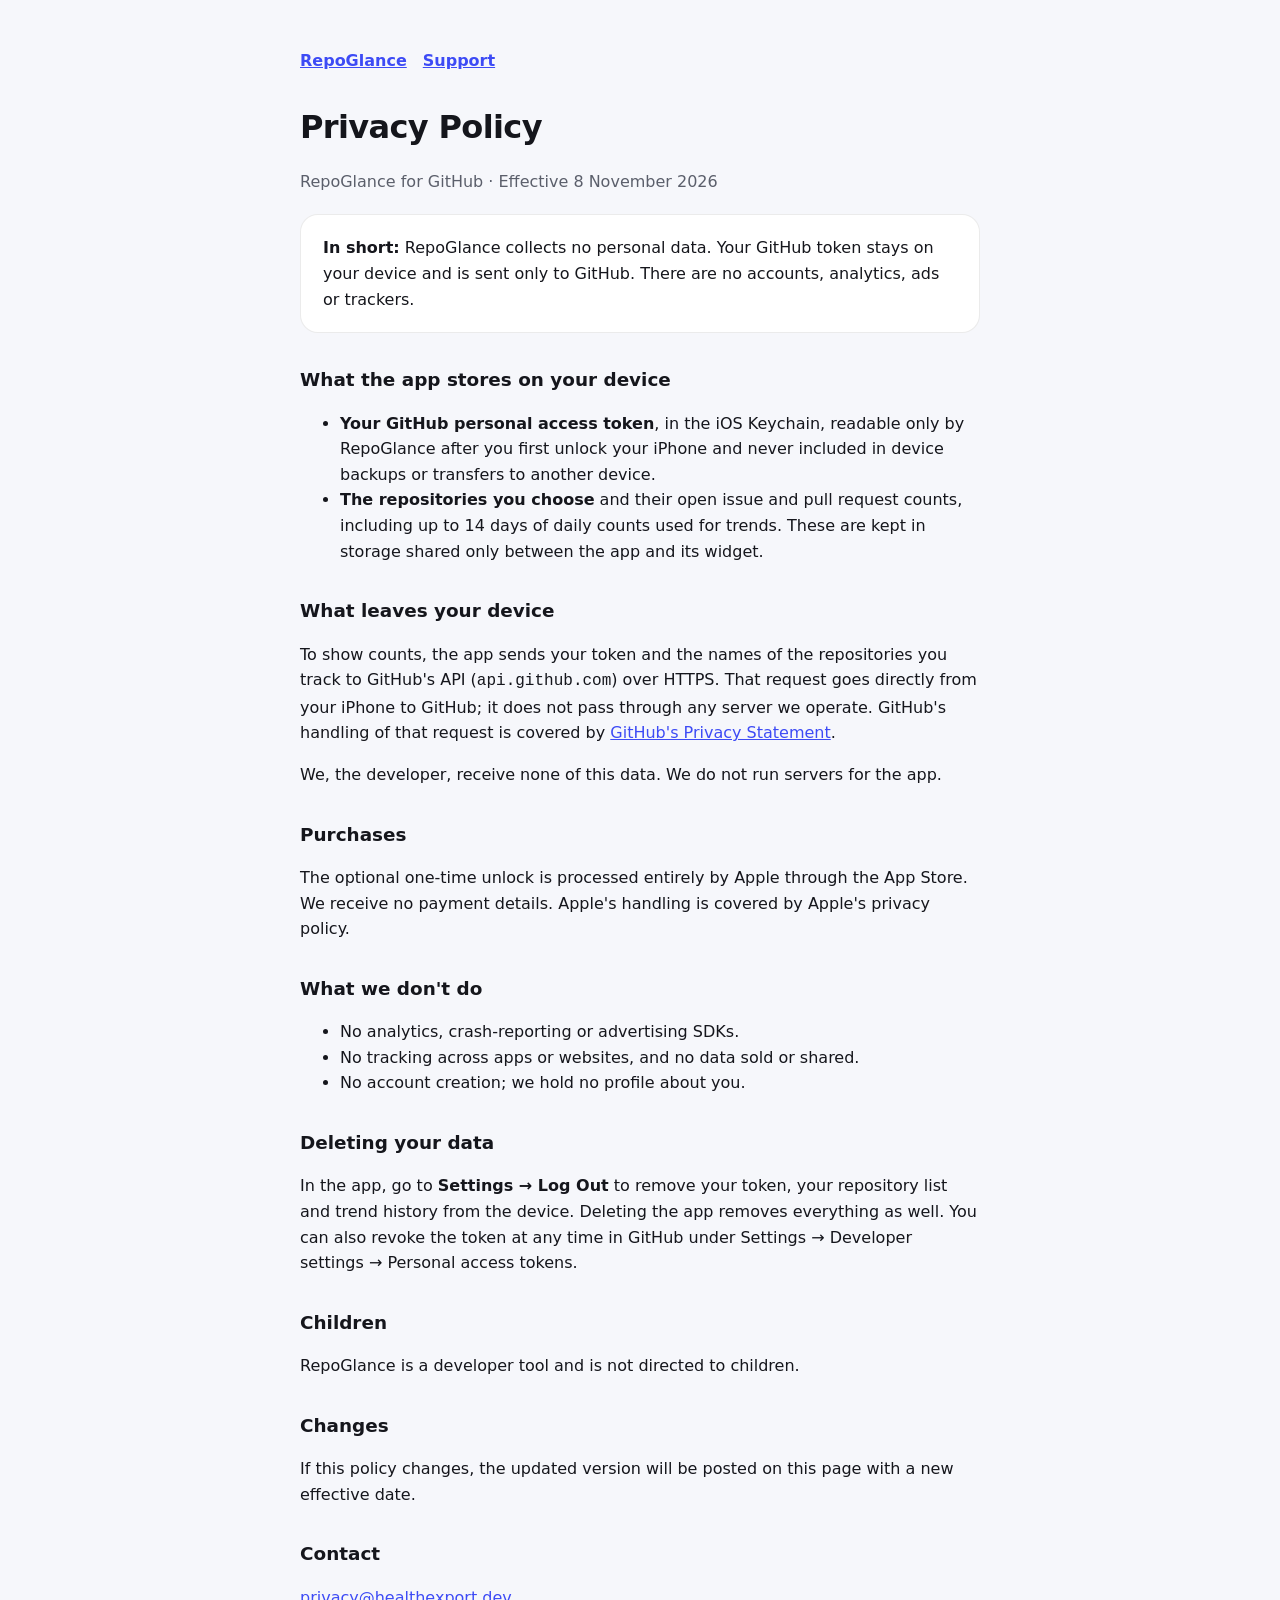
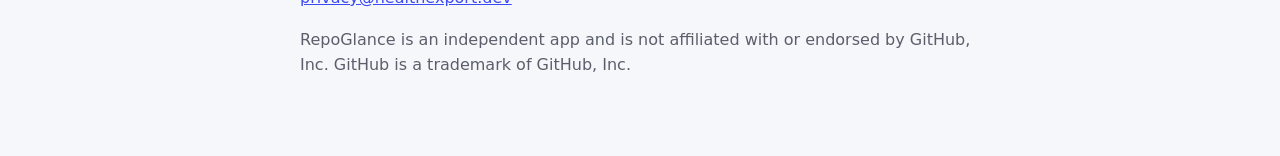
==== privacy.html @ e48e1294 "RepoGlance privacy policy and support pages Co-Authored-By: Claude Opus 5.5 <noreply@anthropic.com>" ====
<!doctype html>
<html lang="en"><head><meta charset="utf-8"><meta name="viewport" content="width=device-width,initial-scale=1">
<title>RepoGlance Privacy Policy</title><link rel="stylesheet" href="style.css"></head>
<body><main>
<nav><a href="./">RepoGlance</a><a href="support.html">Support</a></nav>
<h1>Privacy Policy</h1>
<p class="muted">RepoGlance for GitHub · Effective 8 November 2026</p>

<div class="card"><strong>In short:</strong> RepoGlance collects no personal data. Your GitHub token stays on your device and is sent only to GitHub. There are no accounts, analytics, ads or trackers.</div>

<h2>What the app stores on your device</h2>
<ul>
<li><strong>Your GitHub personal access token</strong>, in the iOS Keychain, readable only by RepoGlance after you first unlock your iPhone and never included in device backups or transfers to another device.</li>
<li><strong>The repositories you choose</strong> and their open issue and pull request counts, including up to 14 days of daily counts used for trends. These are kept in storage shared only between the app and its widget.</li>
</ul>

<h2>What leaves your device</h2>
<p>To show counts, the app sends your token and the names of the repositories you track to GitHub's API (<code>api.github.com</code>) over HTTPS. That request goes directly from your iPhone to GitHub; it does not pass through any server we operate. GitHub's handling of that request is covered by <a href="https://docs.github.com/site-policy/privacy-policies/github-general-privacy-statement">GitHub's Privacy Statement</a>.</p>
<p>We, the developer, receive none of this data. We do not run servers for the app.</p>

<h2>Purchases</h2>
<p>The optional one-time unlock is processed entirely by Apple through the App Store. We receive no payment details. Apple's handling is covered by Apple's privacy policy.</p>

<h2>What we don't do</h2>
<ul>
<li>No analytics, crash-reporting or advertising SDKs.</li>
<li>No tracking across apps or websites, and no data sold or shared.</li>
<li>No account creation; we hold no profile about you.</li>
</ul>

<h2>Deleting your data</h2>
<p>In the app, go to <strong>Settings → Log Out</strong> to remove your token, your repository list and trend history from the device. Deleting the app removes everything as well. You can also revoke the token at any time in GitHub under Settings → Developer settings → Personal access tokens.</p>

<h2>Children</h2>
<p>RepoGlance is a developer tool and is not directed to children.</p>

<h2>Changes</h2>
<p>If this policy changes, the updated version will be posted on this page with a new effective date.</p>

<h2>Contact</h2>
<p><a href="mailto:privacy@healthexport.dev">privacy@healthexport.dev</a></p>
<p class="muted">RepoGlance is an independent app and is not affiliated with or endorsed by GitHub, Inc. GitHub is a trademark of GitHub, Inc.</p>
</main></body></html>
---- style.css ----
:root{--bg:#f6f7fb;--fg:#15161c;--muted:#5b5f6b;--card:#fff;--accent:#3d4bf5;--line:rgba(0,0,0,.08)}
@media (prefers-color-scheme:dark){:root{--bg:#07080d;--fg:#eef0f6;--muted:#9a9fb0;--card:#12151f;--accent:#8590ff;--line:rgba(255,255,255,.08)}}
*{box-sizing:border-box}body{margin:0;background:var(--bg);color:var(--fg);font:16px/1.6 -apple-system,BlinkMacSystemFont,"Segoe UI",system-ui,sans-serif}
main{max-width:720px;margin:0 auto;padding:48px 20px 64px}h1{font-size:2rem;letter-spacing:-.02em;margin:0 0 4px}
h2{font-size:1.15rem;margin:32px 0 8px}p,li{color:var(--fg)}.muted{color:var(--muted)}a{color:var(--accent)}
.card{background:var(--card);border:1px solid var(--line);border-radius:18px;padding:20px 22px;margin:20px 0}
nav{display:flex;gap:16px;margin-bottom:28px;font-weight:600}
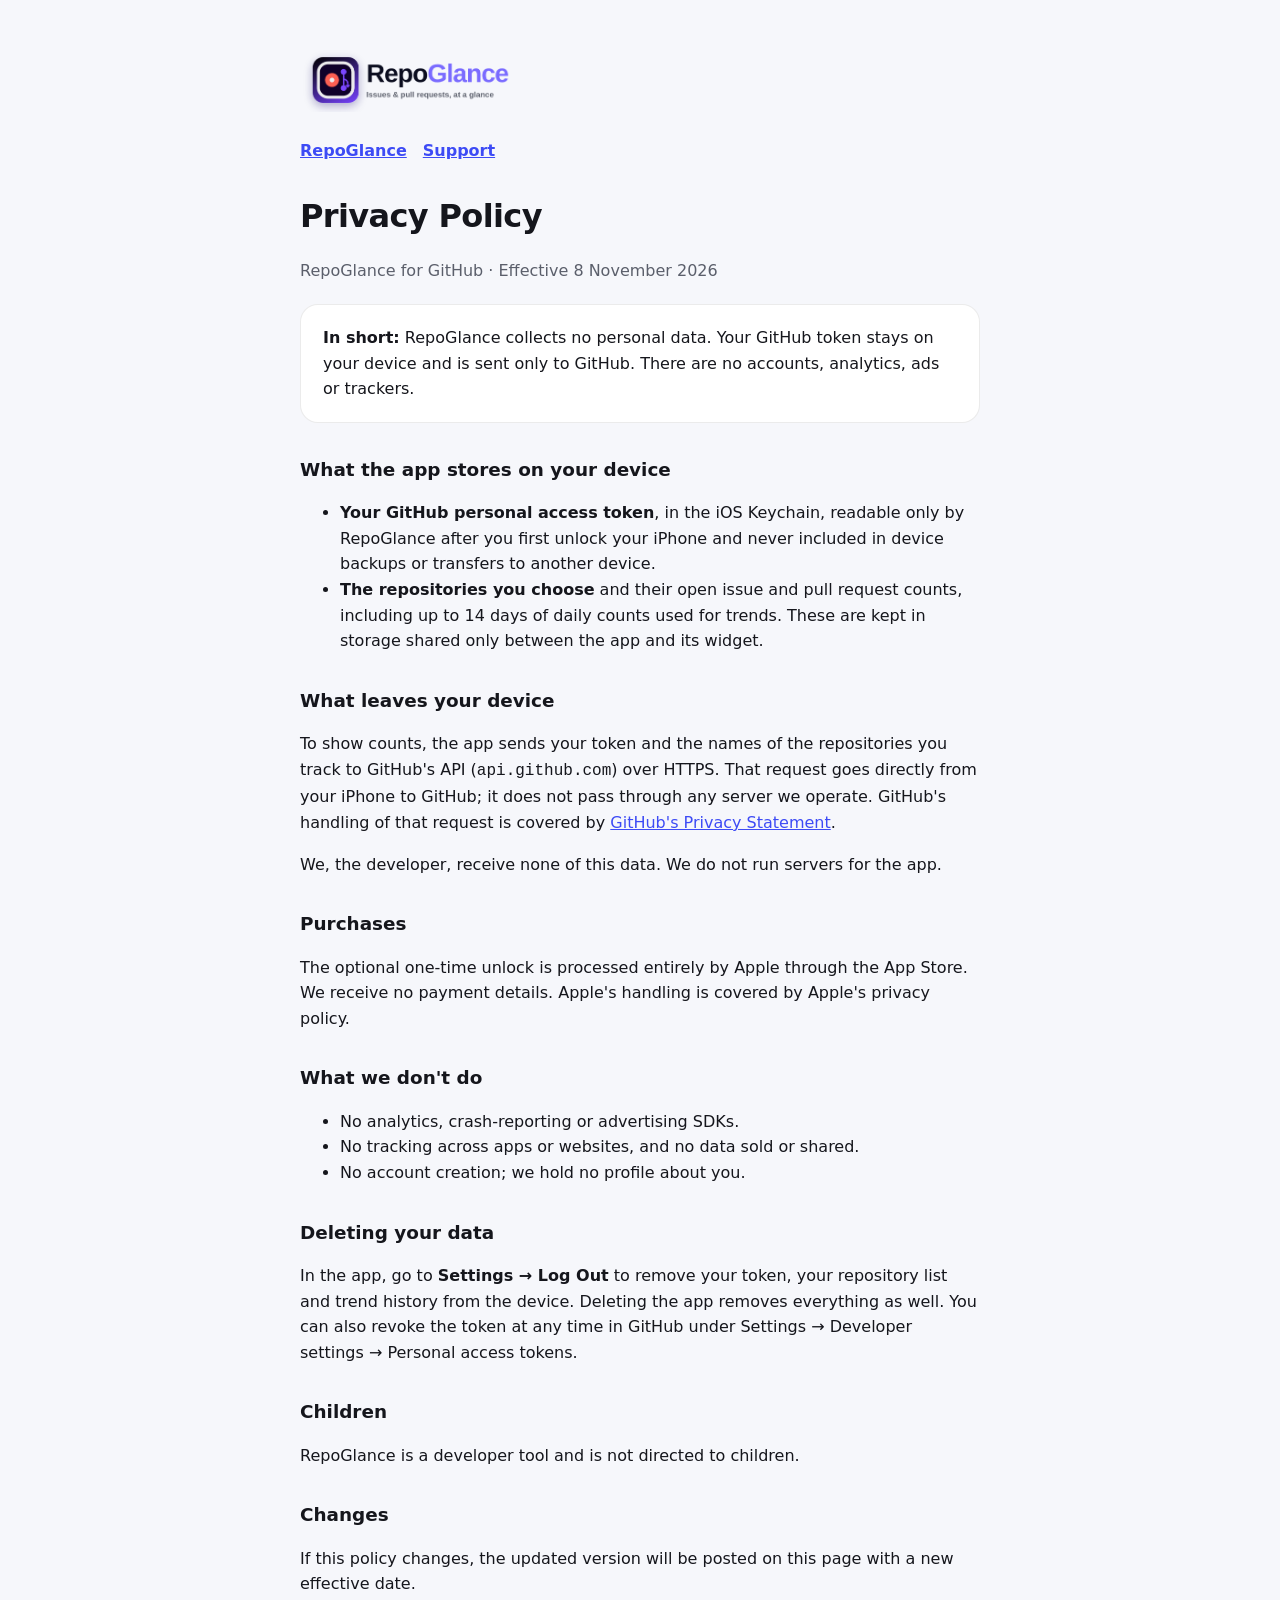
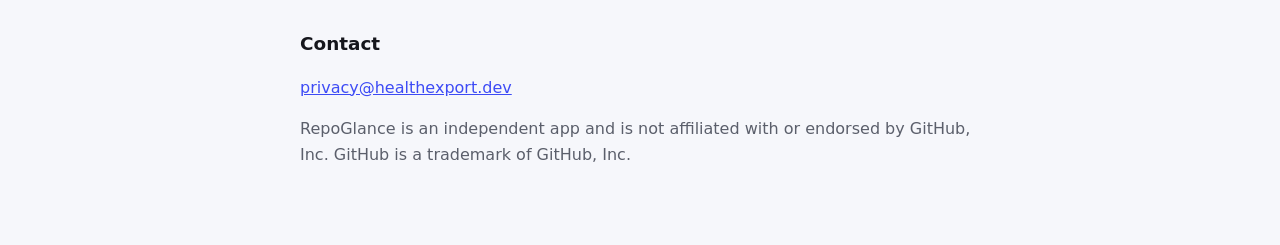
==== commit 1c3d7142: "Add RepoGlance logo, favicon and touch icon Co-Authored-By: Claude Opus 5.5 <noreply@anthropic.com>" ====
--- a/privacy.html
+++ b/privacy.html
@@ -1,7 +1,8 @@
 <!doctype html>
 <html lang="en"><head><meta charset="utf-8"><meta name="viewport" content="width=device-width,initial-scale=1">
-<title>RepoGlance Privacy Policy</title><link rel="stylesheet" href="style.css"></head>
+<title>RepoGlance Privacy Policy</title><link rel="stylesheet" href="style.css"><link rel="icon" href="favicon-32.png" sizes="32x32"><link rel="icon" href="favicon-64.png" sizes="64x64"><link rel="apple-touch-icon" href="apple-touch-icon.png"></head>
 <body><main>
+<a href="./" class="brand"><picture><source srcset="logo-dark.png" media="(prefers-color-scheme: dark)"><img src="logo-light.png" alt="RepoGlance" height="64"></picture></a>
 <nav><a href="./">RepoGlance</a><a href="support.html">Support</a></nav>
 <h1>Privacy Policy</h1>
 <p class="muted">RepoGlance for GitHub · Effective 8 November 2026</p>
--- a/style.css
+++ b/style.css
@@ -5,3 +5,4 @@
 h2{font-size:1.15rem;margin:32px 0 8px}p,li{color:var(--fg)}.muted{color:var(--muted)}a{color:var(--accent)}
 .card{background:var(--card);border:1px solid var(--line);border-radius:18px;padding:20px 22px;margin:20px 0}
 nav{display:flex;gap:16px;margin-bottom:28px;font-weight:600}
+.brand{display:inline-block;margin:0 0 18px}.brand img{height:64px;width:auto;display:block}
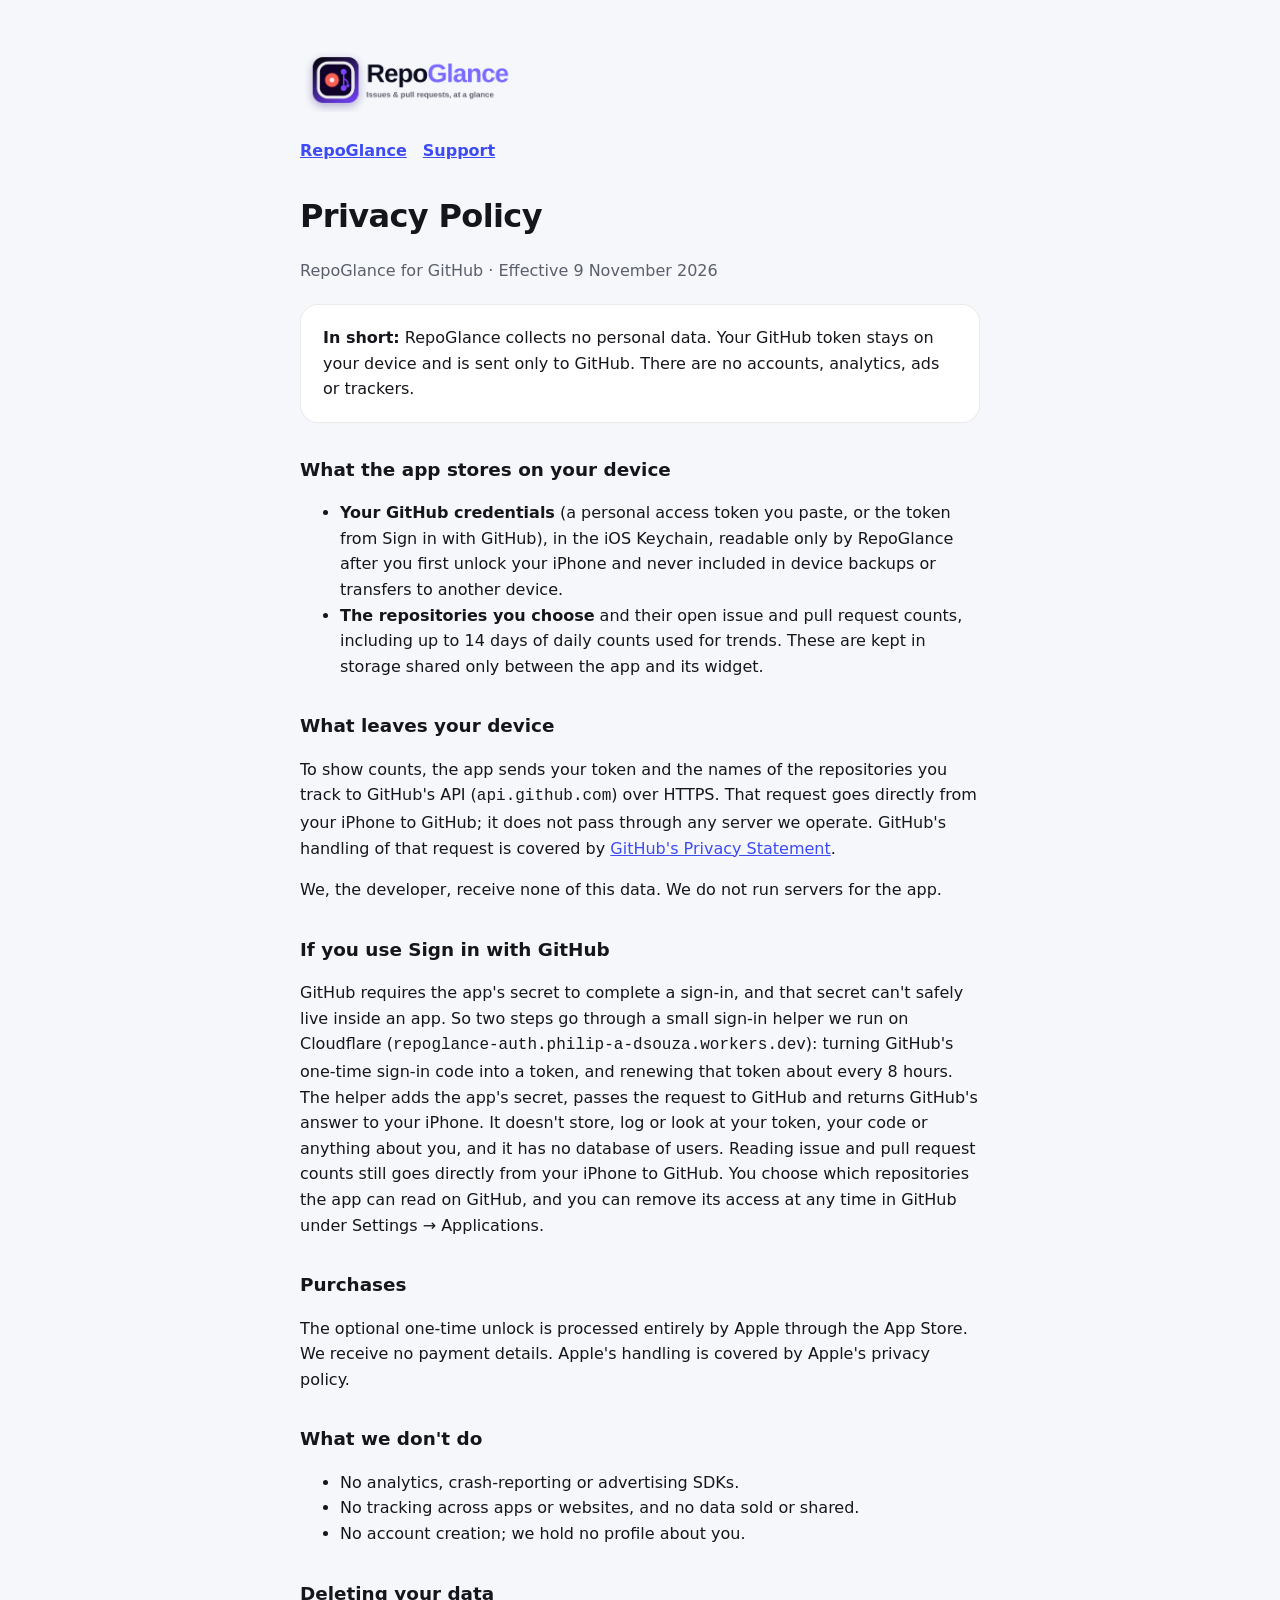
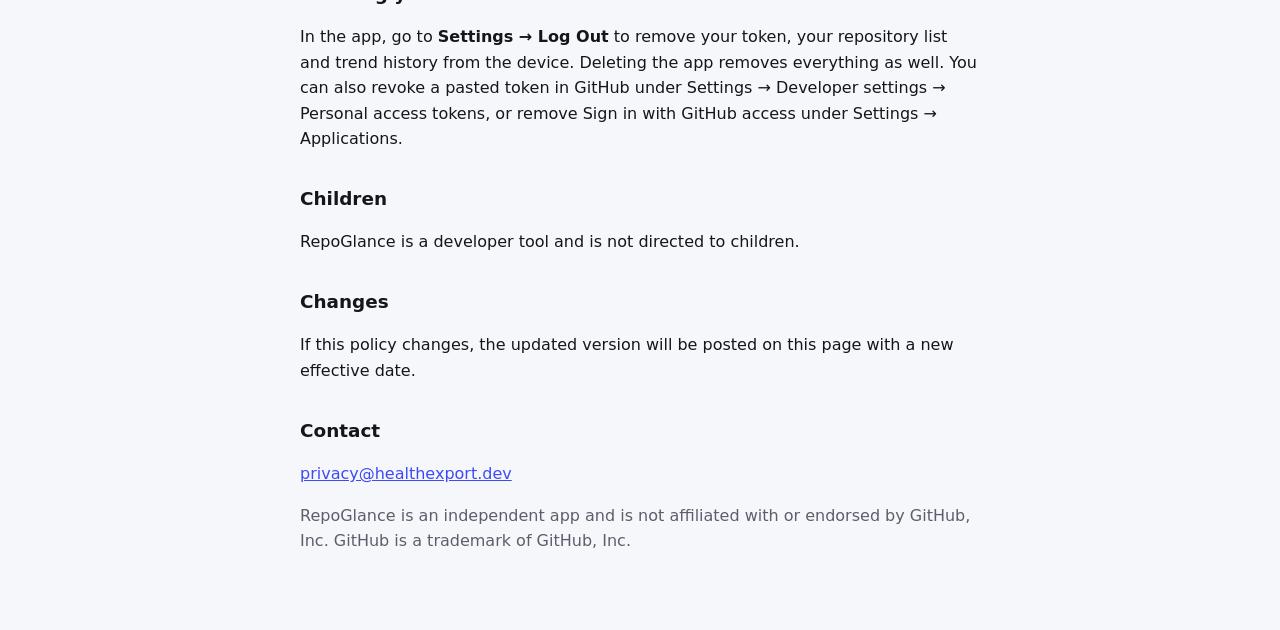
==== commit 80a4c015: "Privacy: describe the Sign in with GitHub helper (stores nothing) Co-Authored-By: Claude Opus 5.5 <n" ====
--- a/privacy.html
+++ b/privacy.html
@@ -5,13 +5,13 @@
 <a href="./" class="brand"><picture><source srcset="logo-dark.png" media="(prefers-color-scheme: dark)"><img src="logo-light.png" alt="RepoGlance" height="64"></picture></a>
 <nav><a href="./">RepoGlance</a><a href="support.html">Support</a></nav>
 <h1>Privacy Policy</h1>
-<p class="muted">RepoGlance for GitHub · Effective 8 November 2026</p>
+<p class="muted">RepoGlance for GitHub · Effective 9 November 2026</p>
 
 <div class="card"><strong>In short:</strong> RepoGlance collects no personal data. Your GitHub token stays on your device and is sent only to GitHub. There are no accounts, analytics, ads or trackers.</div>
 
 <h2>What the app stores on your device</h2>
 <ul>
-<li><strong>Your GitHub personal access token</strong>, in the iOS Keychain, readable only by RepoGlance after you first unlock your iPhone and never included in device backups or transfers to another device.</li>
+<li><strong>Your GitHub credentials</strong> (a personal access token you paste, or the token from Sign in with GitHub), in the iOS Keychain, readable only by RepoGlance after you first unlock your iPhone and never included in device backups or transfers to another device.</li>
 <li><strong>The repositories you choose</strong> and their open issue and pull request counts, including up to 14 days of daily counts used for trends. These are kept in storage shared only between the app and its widget.</li>
 </ul>
 
@@ -19,6 +19,8 @@
 <p>To show counts, the app sends your token and the names of the repositories you track to GitHub's API (<code>api.github.com</code>) over HTTPS. That request goes directly from your iPhone to GitHub; it does not pass through any server we operate. GitHub's handling of that request is covered by <a href="https://docs.github.com/site-policy/privacy-policies/github-general-privacy-statement">GitHub's Privacy Statement</a>.</p>
 <p>We, the developer, receive none of this data. We do not run servers for the app.</p>
 
+<h2>If you use Sign in with GitHub</h2>
+<p>GitHub requires the app's secret to complete a sign-in, and that secret can't safely live inside an app. So two steps go through a small sign-in helper we run on Cloudflare (<code>repoglance-auth.philip-a-dsouza.workers.dev</code>): turning GitHub's one-time sign-in code into a token, and renewing that token about every 8 hours. The helper adds the app's secret, passes the request to GitHub and returns GitHub's answer to your iPhone. It doesn't store, log or look at your token, your code or anything about you, and it has no database of users. Reading issue and pull request counts still goes directly from your iPhone to GitHub. You choose which repositories the app can read on GitHub, and you can remove its access at any time in GitHub under Settings → Applications.</p>
 <h2>Purchases</h2>
 <p>The optional one-time unlock is processed entirely by Apple through the App Store. We receive no payment details. Apple's handling is covered by Apple's privacy policy.</p>
 
@@ -30,7 +32,7 @@
 </ul>
 
 <h2>Deleting your data</h2>
-<p>In the app, go to <strong>Settings → Log Out</strong> to remove your token, your repository list and trend history from the device. Deleting the app removes everything as well. You can also revoke the token at any time in GitHub under Settings → Developer settings → Personal access tokens.</p>
+<p>In the app, go to <strong>Settings → Log Out</strong> to remove your token, your repository list and trend history from the device. Deleting the app removes everything as well. You can also revoke a pasted token in GitHub under Settings → Developer settings → Personal access tokens, or remove Sign in with GitHub access under Settings → Applications.</p>
 
 <h2>Children</h2>
 <p>RepoGlance is a developer tool and is not directed to children.</p>
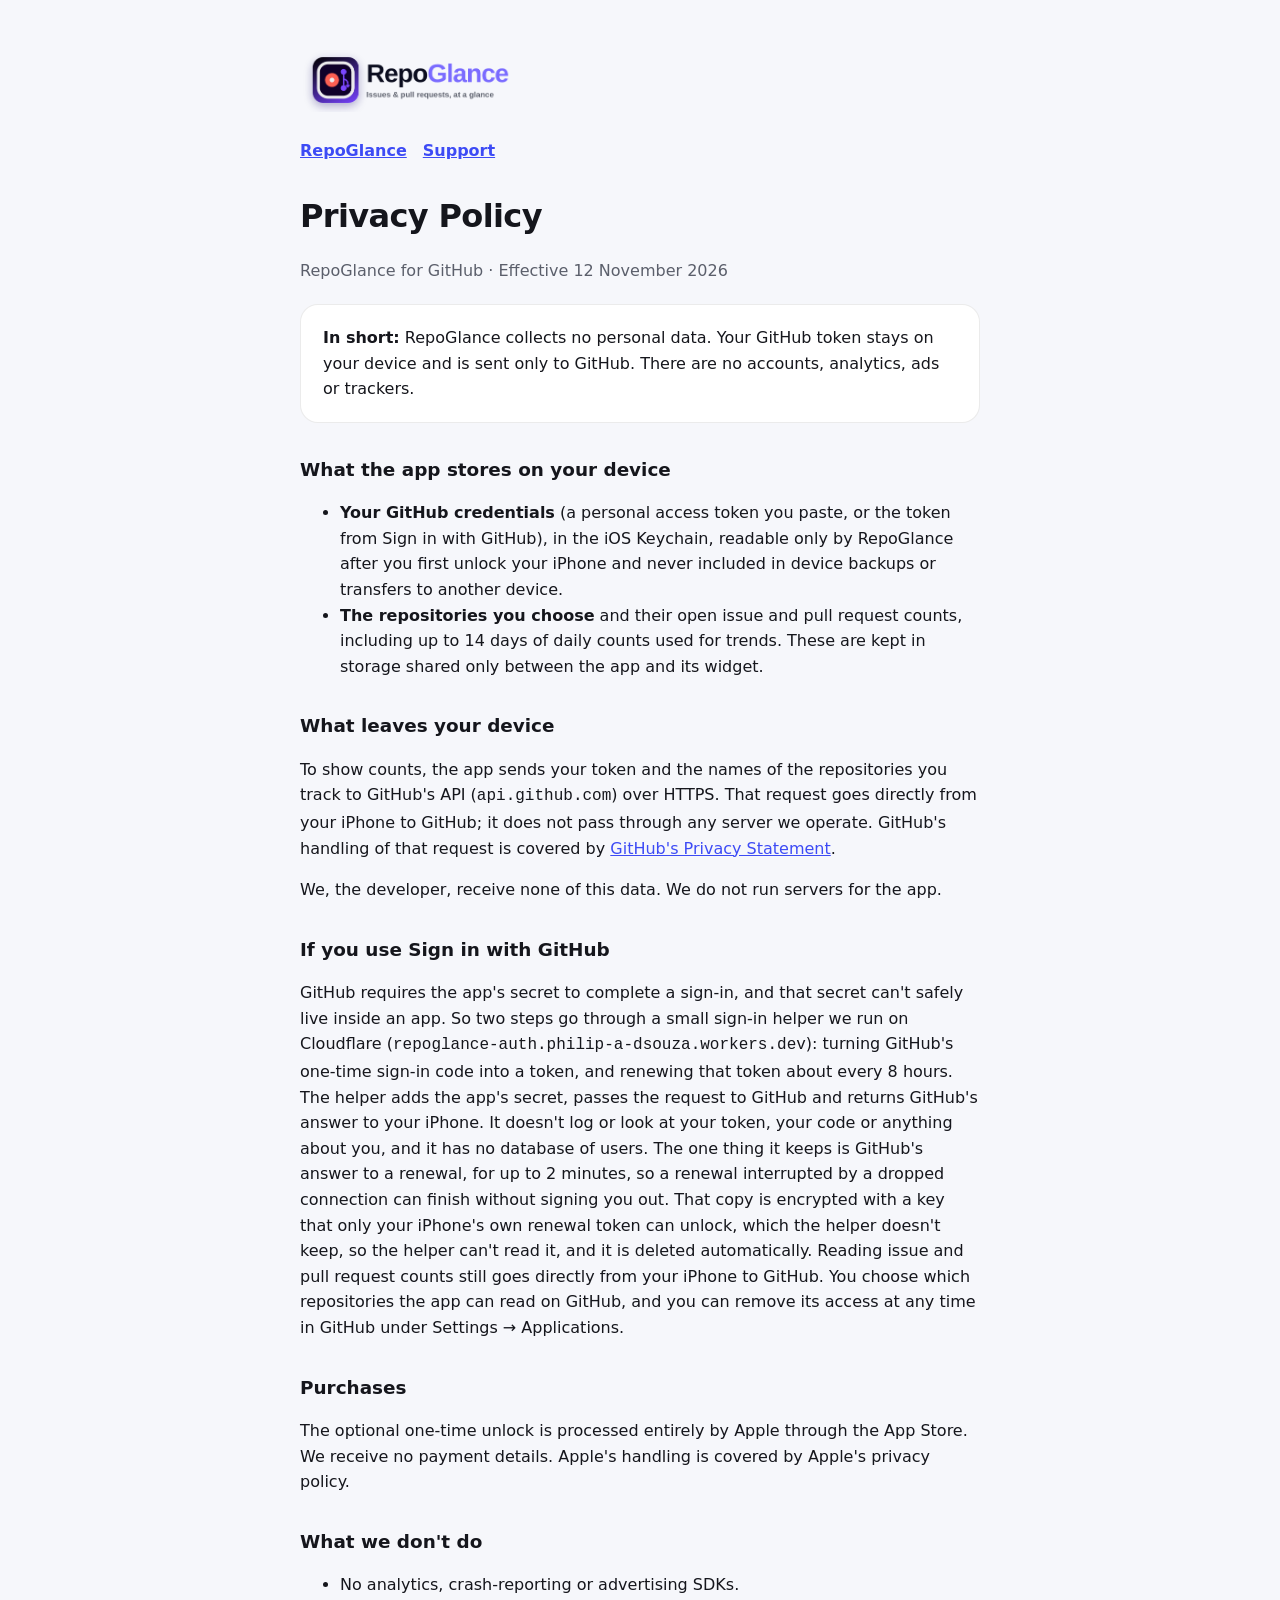
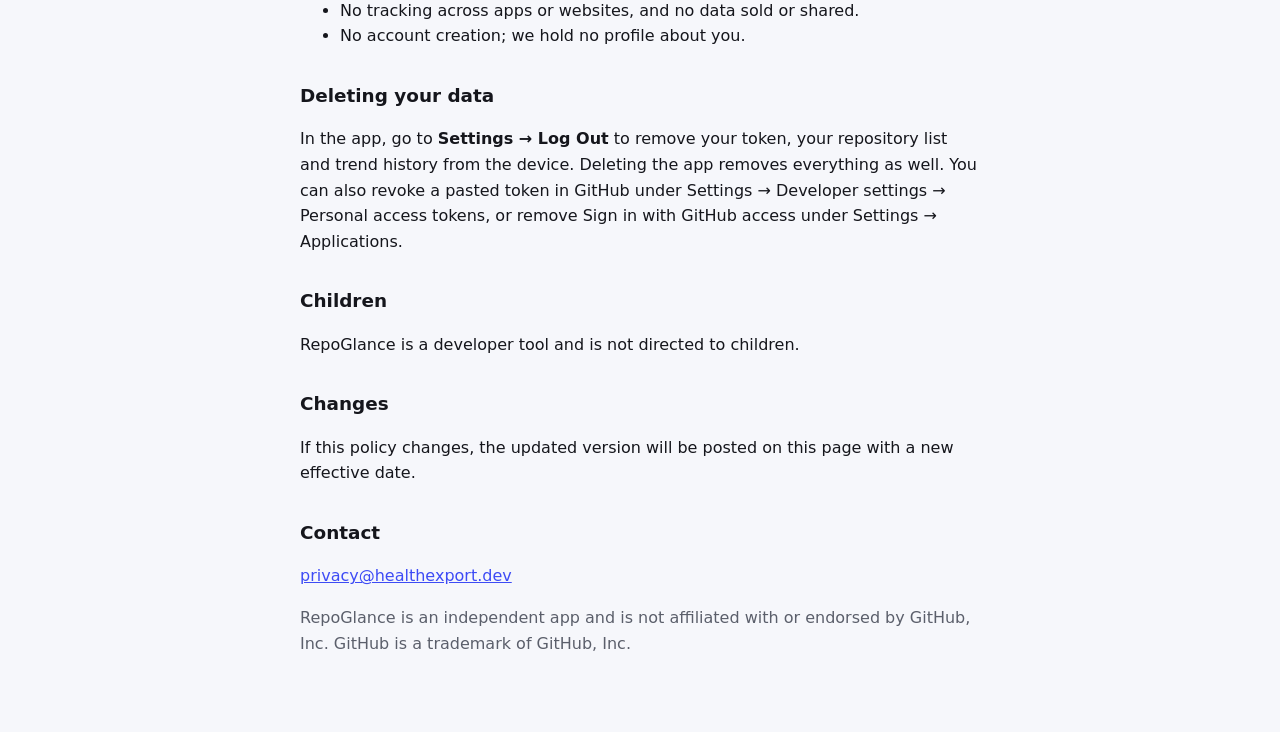
==== commit 4d7dc839: "Privacy: sign-in helper keeps an encrypted renewal reply for up to 2 minutes Co-Authored-By: Claude " ====
--- a/privacy.html
+++ b/privacy.html
@@ -5,7 +5,7 @@
 <a href="./" class="brand"><picture><source srcset="logo-dark.png" media="(prefers-color-scheme: dark)"><img src="logo-light.png" alt="RepoGlance" height="64"></picture></a>
 <nav><a href="./">RepoGlance</a><a href="support.html">Support</a></nav>
 <h1>Privacy Policy</h1>
-<p class="muted">RepoGlance for GitHub · Effective 9 November 2026</p>
+<p class="muted">RepoGlance for GitHub · Effective 12 November 2026</p>
 
 <div class="card"><strong>In short:</strong> RepoGlance collects no personal data. Your GitHub token stays on your device and is sent only to GitHub. There are no accounts, analytics, ads or trackers.</div>
 
@@ -20,7 +20,7 @@
 <p>We, the developer, receive none of this data. We do not run servers for the app.</p>
 
 <h2>If you use Sign in with GitHub</h2>
-<p>GitHub requires the app's secret to complete a sign-in, and that secret can't safely live inside an app. So two steps go through a small sign-in helper we run on Cloudflare (<code>repoglance-auth.philip-a-dsouza.workers.dev</code>): turning GitHub's one-time sign-in code into a token, and renewing that token about every 8 hours. The helper adds the app's secret, passes the request to GitHub and returns GitHub's answer to your iPhone. It doesn't store, log or look at your token, your code or anything about you, and it has no database of users. Reading issue and pull request counts still goes directly from your iPhone to GitHub. You choose which repositories the app can read on GitHub, and you can remove its access at any time in GitHub under Settings → Applications.</p>
+<p>GitHub requires the app's secret to complete a sign-in, and that secret can't safely live inside an app. So two steps go through a small sign-in helper we run on Cloudflare (<code>repoglance-auth.philip-a-dsouza.workers.dev</code>): turning GitHub's one-time sign-in code into a token, and renewing that token about every 8 hours. The helper adds the app's secret, passes the request to GitHub and returns GitHub's answer to your iPhone. It doesn't log or look at your token, your code or anything about you, and it has no database of users. The one thing it keeps is GitHub's answer to a renewal, for up to 2 minutes, so a renewal interrupted by a dropped connection can finish without signing you out. That copy is encrypted with a key that only your iPhone's own renewal token can unlock, which the helper doesn't keep, so the helper can't read it, and it is deleted automatically. Reading issue and pull request counts still goes directly from your iPhone to GitHub. You choose which repositories the app can read on GitHub, and you can remove its access at any time in GitHub under Settings → Applications.</p>
 <h2>Purchases</h2>
 <p>The optional one-time unlock is processed entirely by Apple through the App Store. We receive no payment details. Apple's handling is covered by Apple's privacy policy.</p>
 
